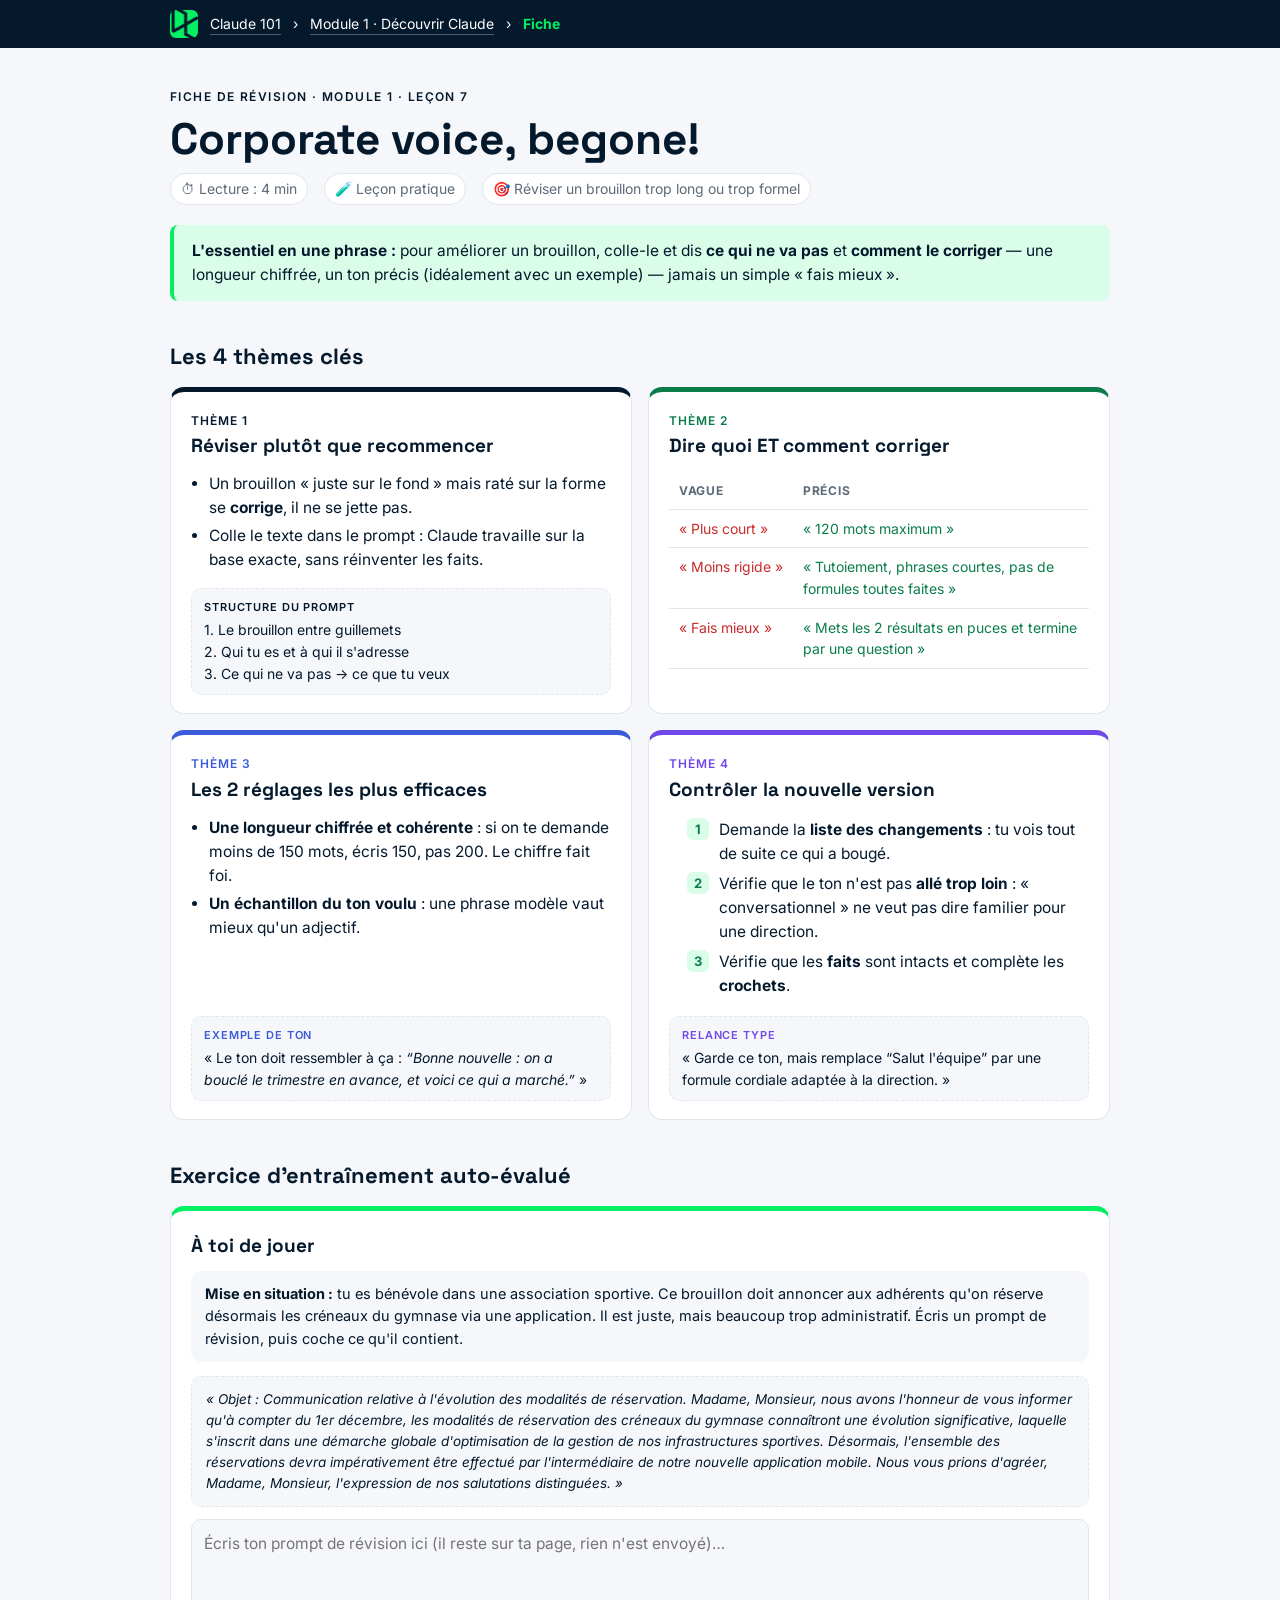
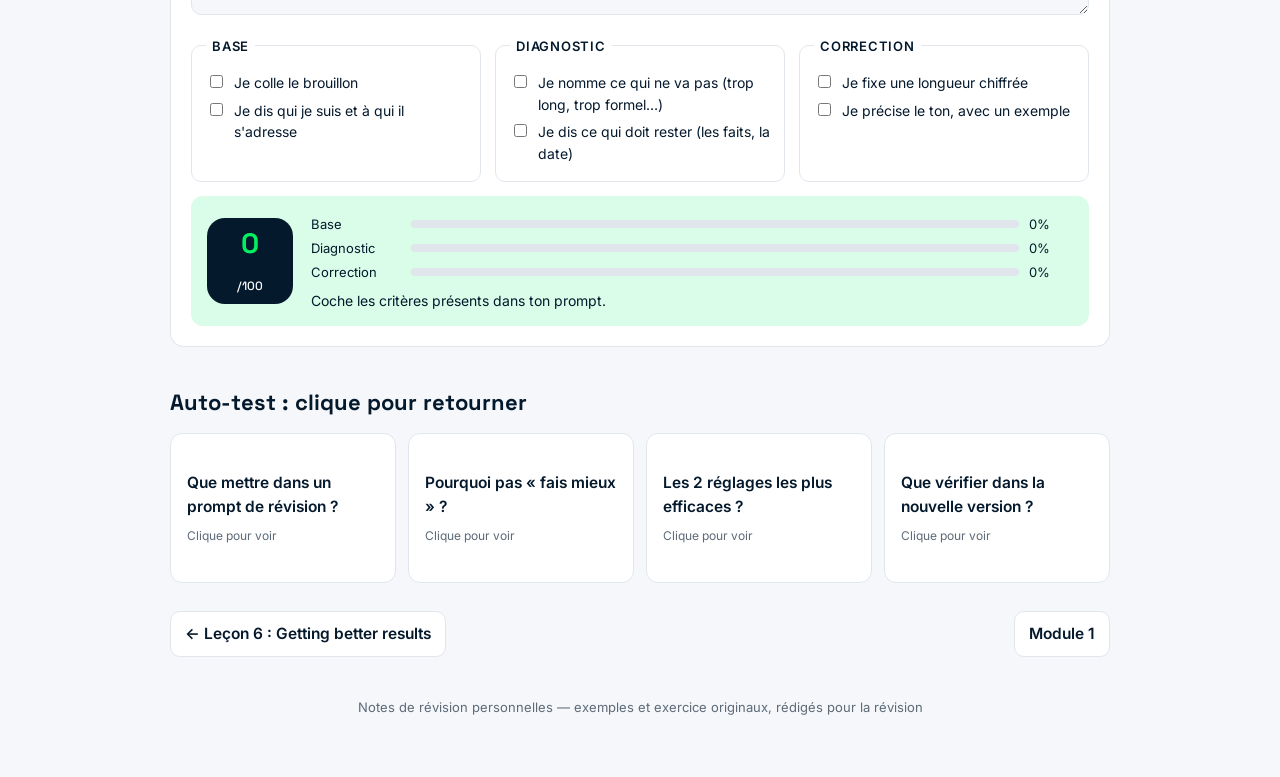
==== fiches/module-1/corporate-voice-begone.html @ 4d3cb878 "Fiche M1L7 : Corporate voice, begone! Co-Authored-By: Claude Opus 5.5 <noreply@anthropic.com> Claude" ====
<!DOCTYPE html>
<html lang="fr">
<head>
<meta charset="utf-8">
<meta name="viewport" content="width=device-width, initial-scale=1">
<title>Corporate voice, begone! — Claude 101</title>
<link rel="icon" href="../../assets/img/datacamp-icon.png">
<link rel="preconnect" href="https://fonts.googleapis.com">
<link href="https://fonts.googleapis.com/css2?family=Inter:wght@400;500;600&family=Space+Grotesk:wght@600;700&display=swap" rel="stylesheet">
<style>
  :root{
    --bg:#f5f7fa; --card:#ffffff; --ink:#05192d; --muted:#5d6a78; --line:#e1e6ec;
    --accent:#05192d; --accent-soft:#d9fde8; --green:#03ef62;
    --c1:#05192d; --c2:#0a7d4b; --c3:#3b5bdb; --c4:#b07a00; --c5:#7048e8;
  }
  @media (prefers-color-scheme: dark){
    :root{ --bg:#0b1724; --card:#13253a; --ink:#eef3f8; --muted:#9fb0c2; --line:#22384f; --accent:#03ef62; --accent-soft:#123a2a; --c1:#03ef62; }
  }
  *{box-sizing:border-box}
  body{margin:0;background:var(--bg);color:var(--ink);font:15.5px/1.55 Inter,system-ui,sans-serif}
  .wrap{max-width:980px;margin:0 auto;padding:40px 20px 60px}
  header{margin-bottom:28px}
  .kicker{font-size:12px;letter-spacing:.12em;text-transform:uppercase;color:var(--accent);font-weight:600}
  h1{font-family:"Space Grotesk",Inter,sans-serif;font-size:clamp(30px,5vw,44px);line-height:1.1;margin:8px 0 10px}
  .meta{color:var(--muted);font-size:14px;display:flex;gap:16px;flex-wrap:wrap}
  .meta span{background:var(--card);border:1px solid var(--line);padding:4px 10px;border-radius:99px}
  .tldr{margin-top:20px;background:var(--accent-soft);border-left:4px solid var(--green);padding:14px 18px;border-radius:8px}
  .tldr b{color:var(--accent)}
  h2{font-family:"Space Grotesk",Inter,sans-serif;font-size:22px;margin:38px 0 14px}
  .grid{display:grid;grid-template-columns:repeat(2,1fr);gap:16px}
  @media (max-width:680px){.grid{grid-template-columns:1fr}}
  .card{background:var(--card);border:1px solid var(--line);border-radius:14px;padding:20px 20px 18px;border-top:5px solid var(--c,var(--accent));display:flex;flex-direction:column}
  .card .num{font-size:12px;font-weight:600;color:var(--c);letter-spacing:.08em;text-transform:uppercase}
  .card h3{font-family:"Space Grotesk",Inter,sans-serif;font-size:19px;margin:4px 0 10px;line-height:1.25}
  .card ul{margin:0 0 12px;padding-left:18px}
  .card li{margin:4px 0}
  .ex{margin-top:auto;background:var(--bg);border:1px dashed var(--line);border-radius:10px;padding:10px 12px;font-size:14px}
  .ex .lbl{display:block;font-size:11px;font-weight:600;text-transform:uppercase;letter-spacing:.08em;color:var(--c);margin-bottom:3px}
  .wide{grid-column:1/-1}
  .trio{display:grid;grid-template-columns:repeat(auto-fit,minmax(200px,1fr));gap:10px;margin:6px 0 12px}
  .trio div{background:var(--bg);border-radius:10px;padding:10px 12px;font-size:14px}
  .trio b{display:block;color:var(--c);margin-bottom:2px}
  mark{background:var(--accent-soft);color:inherit;padding:0 3px;border-radius:3px}
  .flash{display:grid;grid-template-columns:repeat(auto-fit,minmax(220px,1fr));gap:12px}
  .fc{perspective:900px;height:150px;cursor:pointer;border:0;background:none;padding:0;font:inherit;color:inherit;text-align:left}
  .fc-in{position:relative;width:100%;height:100%;transition:transform .45s;transform-style:preserve-3d}
  .fc.on .fc-in{transform:rotateY(180deg)}
  .face{position:absolute;inset:0;backface-visibility:hidden;border-radius:12px;padding:16px;display:flex;flex-direction:column;justify-content:center;border:1px solid var(--line)}
  .front{background:var(--card);font-weight:600}
  .front small{font-weight:400;color:var(--muted);margin-top:8px;font-size:12px}
  .back{background:#05192d;color:#fff;border-color:var(--green);transform:rotateY(180deg);font-size:14px}
  .tip{background:var(--card);border:1px solid var(--line);border-radius:14px;padding:18px 20px}
  .tip h3{margin:0 0 8px;font-size:16px}
  .tip ol{margin:0;padding-left:20px}
  .topbar{background:#05192d;color:#fff}
  .topbar .in{max-width:980px;margin:0 auto;padding:10px 20px;display:flex;align-items:center;gap:12px;font-size:14px}
  .topbar img{width:28px;height:28px;border-radius:6px}
  .topbar a{color:#fff;text-decoration:none;border-bottom:1px solid rgba(255,255,255,.3)}
  .topbar b{color:#03ef62}
  .backnav{display:flex;justify-content:space-between;gap:12px;flex-wrap:wrap;margin-top:28px}
  .backnav a{text-decoration:none;font-weight:600;color:var(--ink);background:var(--card);border:1px solid var(--line);padding:10px 14px;border-radius:10px}
  footer{margin-top:40px;color:var(--muted);font-size:13px;text-align:center}

  /* Impression / export PDF : pas de carte coupée entre deux pages */
  @page{size:A4;margin:12mm}
  @media print{
    .topbar,.backnav{display:none}
    :root{--bg:#fff;--card:#fff;--ink:#05192d;--muted:#555;--line:#ccc;--accent:#05192d;--accent-soft:#d9fde8}
    body{font-size:12.5px;-webkit-print-color-adjust:exact;print-color-adjust:exact}
    .wrap{max-width:none;padding:0}
    h2{break-after:avoid;page-break-after:avoid;margin-top:22px}
    .grid,.flash{display:block}
    .card,.tip,.tldr,.ex,.trio div{break-inside:avoid;page-break-inside:avoid}
    .card{margin-bottom:12px}
    .trio{display:grid;grid-template-columns:1fr 1fr 1fr}
    /* Flashcards : question + réponse visibles à plat */
    .fc{display:block;height:auto;width:100%;margin-bottom:8px;break-inside:avoid;page-break-inside:avoid;perspective:none}
    .fc-in{transform:none!important;height:auto}
    .face{position:static;backface-visibility:visible;transform:none!important}
    .front{border-radius:10px 10px 0 0;border-bottom:0}
    .front small{display:none}
    .back{border-radius:0 0 10px 10px;background:var(--accent-soft);color:var(--ink)}
    .back::before{content:"Réponse : ";font-weight:600;color:var(--accent)}
  }

  /* Exercice auto-évalué */
  .lab{background:var(--card);border:1px solid var(--line);border-radius:14px;padding:20px;border-top:5px solid var(--green)}
  .lab h3{font-family:"Space Grotesk",Inter,sans-serif;margin:0 0 6px;font-size:19px}
  .lab .brief{background:var(--bg);border-radius:10px;padding:12px 14px;margin:10px 0 14px;font-size:14.5px}
  .lab textarea{width:100%;min-height:96px;border:1px solid var(--line);border-radius:10px;padding:12px;font:inherit;background:var(--bg);color:var(--ink);resize:vertical}
  .crit{display:grid;grid-template-columns:repeat(auto-fit,minmax(260px,1fr));gap:14px;margin:14px 0}
  .crit fieldset{border:1px solid var(--line);border-radius:10px;padding:10px 14px;margin:0}
  .crit legend{font-weight:600;font-size:13px;padding:0 6px;text-transform:uppercase;letter-spacing:.06em}
  .crit label{display:flex;gap:8px;align-items:flex-start;margin:6px 0;font-size:14px;cursor:pointer}
  .crit input{margin-top:3px;accent-color:#03ef62}
  .score{display:grid;grid-template-columns:auto 1fr;gap:18px;align-items:center;background:var(--accent-soft);border-radius:12px;padding:14px 16px}
  .big{width:86px;height:86px;border-radius:18px;background:#05192d;color:#03ef62;display:grid;place-items:center;font:700 28px "Space Grotesk",sans-serif;line-height:1;text-align:center}
  .big small{display:block;font-size:12px;color:#fff;font-weight:500}
  .meter{display:grid;grid-template-columns:90px 1fr 44px;gap:10px;align-items:center;font-size:13px;margin:4px 0}
  .meter .t{height:8px;background:var(--line);border-radius:99px;overflow:hidden}
  .meter .t span{display:block;height:100%;width:0;background:#05192d;transition:width .3s}
  .meter.bonus .t span{background:#03ef62}
  #fb{margin:8px 0 0;font-size:14px}
  .road{display:grid;grid-template-columns:repeat(4,1fr);gap:8px;margin:6px 0 12px}
  .road div{background:var(--bg);border-radius:10px;padding:10px;font-size:13px;text-align:center}
  .road b{display:block;font-size:18px;color:var(--c)}
  .loop{display:flex;align-items:center;justify-content:center;gap:10px;flex-wrap:wrap;margin:6px 0 12px;font-weight:600}
  .loop span{background:var(--bg);padding:8px 14px;border-radius:99px}
  @media (max-width:680px){.road{grid-template-columns:1fr 1fr}}
  @media print{ .lab textarea{min-height:60px} }

  .mail{background:var(--bg);border:1px solid var(--line);border-radius:10px;padding:12px 14px;font-size:13.5px;line-height:1.5}
  .mail b{display:block}
  .checks{list-style:none;padding:0;margin:0 0 12px}
  .checks li{display:flex;gap:10px;align-items:flex-start;margin:6px 0}
  .checks li span{flex:none;width:22px;height:22px;border-radius:6px;background:var(--accent-soft);display:grid;place-items:center;font-size:13px;font-weight:700;color:#0a7d4b}

  .draft{background:var(--bg);border:1px dashed var(--line);border-radius:10px;padding:12px 14px;font-size:13.5px;font-style:italic;line-height:1.55;margin:0 0 12px}
  table.fix{width:100%;border-collapse:collapse;font-size:14px;margin:6px 0 12px}
  .fix th,.fix td{text-align:left;padding:8px 10px;border-bottom:1px solid var(--line);vertical-align:top}
  .fix th{font-size:12px;text-transform:uppercase;letter-spacing:.06em;color:var(--muted)}
  .fix td:first-child{color:#c92a2a;white-space:nowrap}
  .fix td:last-child{color:#0a7d4b}
</style>
</head>
<body>
<div class="topbar"><div class="in">
  <img src="../../assets/img/datacamp-icon.png" alt="">
  <a href="../../index.html">Claude 101</a> › <a href="../../module-1.html">Module 1 · Découvrir Claude</a> › <b>Fiche</b>
</div></div>
<div class="wrap">
  <header>
    <div class="kicker">Fiche de révision · Module 1 · Leçon 7</div>
    <h1>Corporate voice, begone!</h1>
    <div class="meta"><span>⏱ Lecture : 4 min</span><span>🧪 Leçon pratique</span><span>🎯 Réviser un brouillon trop long ou trop formel</span></div>
    <div class="tldr"><b>L'essentiel en une phrase :</b> pour améliorer un brouillon, colle-le et dis <b>ce qui ne va pas</b> et <b>comment le corriger</b> — une longueur chiffrée, un ton précis (idéalement avec un exemple) — jamais un simple « fais mieux ».</div>
  </header>

  <h2>Les 4 thèmes clés</h2>
  <div class="grid">

    <article class="card" style="--c:var(--c1)">
      <span class="num">Thème 1</span>
      <h3>Réviser plutôt que recommencer</h3>
      <ul>
        <li>Un brouillon « juste sur le fond » mais raté sur la forme se <b>corrige</b>, il ne se jette pas.</li>
        <li>Colle le texte dans le prompt : Claude travaille sur la base exacte, sans réinventer les faits.</li>
      </ul>
      <div class="ex"><span class="lbl">Structure du prompt</span>1. Le brouillon entre guillemets<br>2. Qui tu es et à qui il s'adresse<br>3. Ce qui ne va pas → ce que tu veux</div>
    </article>

    <article class="card" style="--c:var(--c2)">
      <span class="num">Thème 2</span>
      <h3>Dire quoi ET comment corriger</h3>
      <table class="fix">
        <tr><th>Vague</th><th>Précis</th></tr>
        <tr><td>« Plus court »</td><td>« 120 mots maximum »</td></tr>
        <tr><td>« Moins rigide »</td><td>« Tutoiement, phrases courtes, pas de formules toutes faites »</td></tr>
        <tr><td>« Fais mieux »</td><td>« Mets les 2 résultats en puces et termine par une question »</td></tr>
      </table>
    </article>

    <article class="card" style="--c:var(--c3)">
      <span class="num">Thème 3</span>
      <h3>Les 2 réglages les plus efficaces</h3>
      <ul>
        <li><b>Une longueur chiffrée et cohérente</b> : si on te demande moins de 150 mots, écris 150, pas 200. Le chiffre fait foi.</li>
        <li><b>Un échantillon du ton voulu</b> : une phrase modèle vaut mieux qu'un adjectif.</li>
      </ul>
      <div class="ex"><span class="lbl">Exemple de ton</span>« Le ton doit ressembler à ça : <i>“Bonne nouvelle : on a bouclé le trimestre en avance, et voici ce qui a marché.”</i> »</div>
    </article>

    <article class="card" style="--c:var(--c5)">
      <span class="num">Thème 4</span>
      <h3>Contrôler la nouvelle version</h3>
      <ul class="checks">
        <li><span>1</span><div>Demande la <b>liste des changements</b> : tu vois tout de suite ce qui a bougé.</div></li>
        <li><span>2</span><div>Vérifie que le ton n'est pas <b>allé trop loin</b> : « conversationnel » ne veut pas dire familier pour une direction.</div></li>
        <li><span>3</span><div>Vérifie que les <b>faits</b> sont intacts et complète les <b>crochets</b>.</div></li>
      </ul>
      <div class="ex"><span class="lbl">Relance type</span>« Garde ce ton, mais remplace “Salut l'équipe” par une formule cordiale adaptée à la direction. »</div>
    </article>
  </div>

  <h2>Exercice d'entraînement auto-évalué</h2>
  <section class="lab">
    <h3>À toi de jouer</h3>
    <div class="brief"><b>Mise en situation :</b> tu es bénévole dans une association sportive. Ce brouillon doit annoncer aux adhérents qu'on réserve désormais les créneaux du gymnase via une application. Il est juste, mais beaucoup trop administratif. Écris un prompt de révision, puis coche ce qu'il contient.</div>
    <div class="draft">« Objet : Communication relative à l'évolution des modalités de réservation. Madame, Monsieur, nous avons l'honneur de vous informer qu'à compter du 1er décembre, les modalités de réservation des créneaux du gymnase connaîtront une évolution significative, laquelle s'inscrit dans une démarche globale d'optimisation de la gestion de nos infrastructures sportives. Désormais, l'ensemble des réservations devra impérativement être effectué par l'intermédiaire de notre nouvelle application mobile. Nous vous prions d'agréer, Madame, Monsieur, l'expression de nos salutations distinguées. »</div>
    <textarea id="prompt" placeholder="Écris ton prompt de révision ici (il reste sur ta page, rien n'est envoyé)…"></textarea>
    <div class="crit">
      <fieldset><legend>Base</legend>
        <label><input type="checkbox" data-g="a"> Je colle le brouillon</label>
        <label><input type="checkbox" data-g="a"> Je dis qui je suis et à qui il s'adresse</label>
      </fieldset>
      <fieldset><legend>Diagnostic</legend>
        <label><input type="checkbox" data-g="b"> Je nomme ce qui ne va pas (trop long, trop formel…)</label>
        <label><input type="checkbox" data-g="b"> Je dis ce qui doit rester (les faits, la date)</label>
      </fieldset>
      <fieldset><legend>Correction</legend>
        <label><input type="checkbox" data-g="c"> Je fixe une longueur chiffrée</label>
        <label><input type="checkbox" data-g="c"> Je précise le ton, avec un exemple</label>
      </fieldset>
    </div>
    <div class="score">
      <div class="big" id="total">0<small>/100</small></div>
      <div>
        <div class="meter"><span>Base</span><div class="t"><span id="m-a"></span></div><span id="p-a">0%</span></div>
        <div class="meter"><span>Diagnostic</span><div class="t"><span id="m-b"></span></div><span id="p-b">0%</span></div>
        <div class="meter bonus"><span>Correction</span><div class="t"><span id="m-c"></span></div><span id="p-c">0%</span></div>
        <p id="fb">Coche les critères présents dans ton prompt.</p>
      </div>
    </div>
  </section>

  <h2>Auto-test : clique pour retourner</h2>
  <div class="flash">
    <button class="fc"><div class="fc-in"><div class="face front">Que mettre dans un prompt de révision ?<small>Clique pour voir</small></div><div class="face back">Le brouillon collé, le contexte (qui / pour qui), ce qui ne va pas et comment le corriger.</div></div></button>
    <button class="fc"><div class="fc-in"><div class="face front">Pourquoi pas « fais mieux » ?<small>Clique pour voir</small></div><div class="face back">Claude ne sait pas ce qui te gêne : il faut nommer le problème et la correction voulue.</div></div></button>
    <button class="fc"><div class="fc-in"><div class="face front">Les 2 réglages les plus efficaces ?<small>Clique pour voir</small></div><div class="face back">Une longueur chiffrée et un échantillon du ton souhaité.</div></div></button>
    <button class="fc"><div class="fc-in"><div class="face front">Que vérifier dans la nouvelle version ?<small>Clique pour voir</small></div><div class="face back">La liste des changements, un ton pas trop familier, les faits intacts et les crochets.</div></div></button>
  </div>

  <nav class="backnav"><a href="getting-better-results.html">← Leçon 6 : Getting better results</a><a href="../../module-1.html">Module 1</a></nav>
  <footer>Notes de révision personnelles — exemples et exercice originaux, rédigés pour la révision</footer>
</div>
<script>
document.querySelectorAll('.fc').forEach(b=>b.addEventListener('click',()=>b.classList.toggle('on')));
(function(){
  const boxes=[...document.querySelectorAll('.crit input')];
  const pct=g=>{const b=boxes.filter(x=>x.dataset.g===g);return Math.round(100*b.filter(x=>x.checked).length/b.length)};
  function upd(){
    const a=pct('a'),b=pct('b'),c=pct('c');
    [['a',a],['b',b],['c',c]].forEach(([g,v])=>{document.getElementById('m-'+g).style.width=v+'%';document.getElementById('p-'+g).textContent=v+'%'});
    document.getElementById('total').innerHTML=Math.round((a+b+c)/3)+'<small>/100</small>';
    let fb;
    if(a<100) fb="Colle le brouillon et précise qui l'envoie, à qui.";
    else if(b<100) fb="Nomme le problème et ce qui doit absolument rester.";
    else if(c<100) fb="Donne un chiffre de longueur et un exemple du ton voulu.";
    else fb="Prompt de révision complet 🎉 Teste-le, puis demande la liste des changements.";
    document.getElementById('fb').textContent=fb;
  }
  boxes.forEach(b=>b.addEventListener('change',upd));
})();
</script>
</body>
</html>
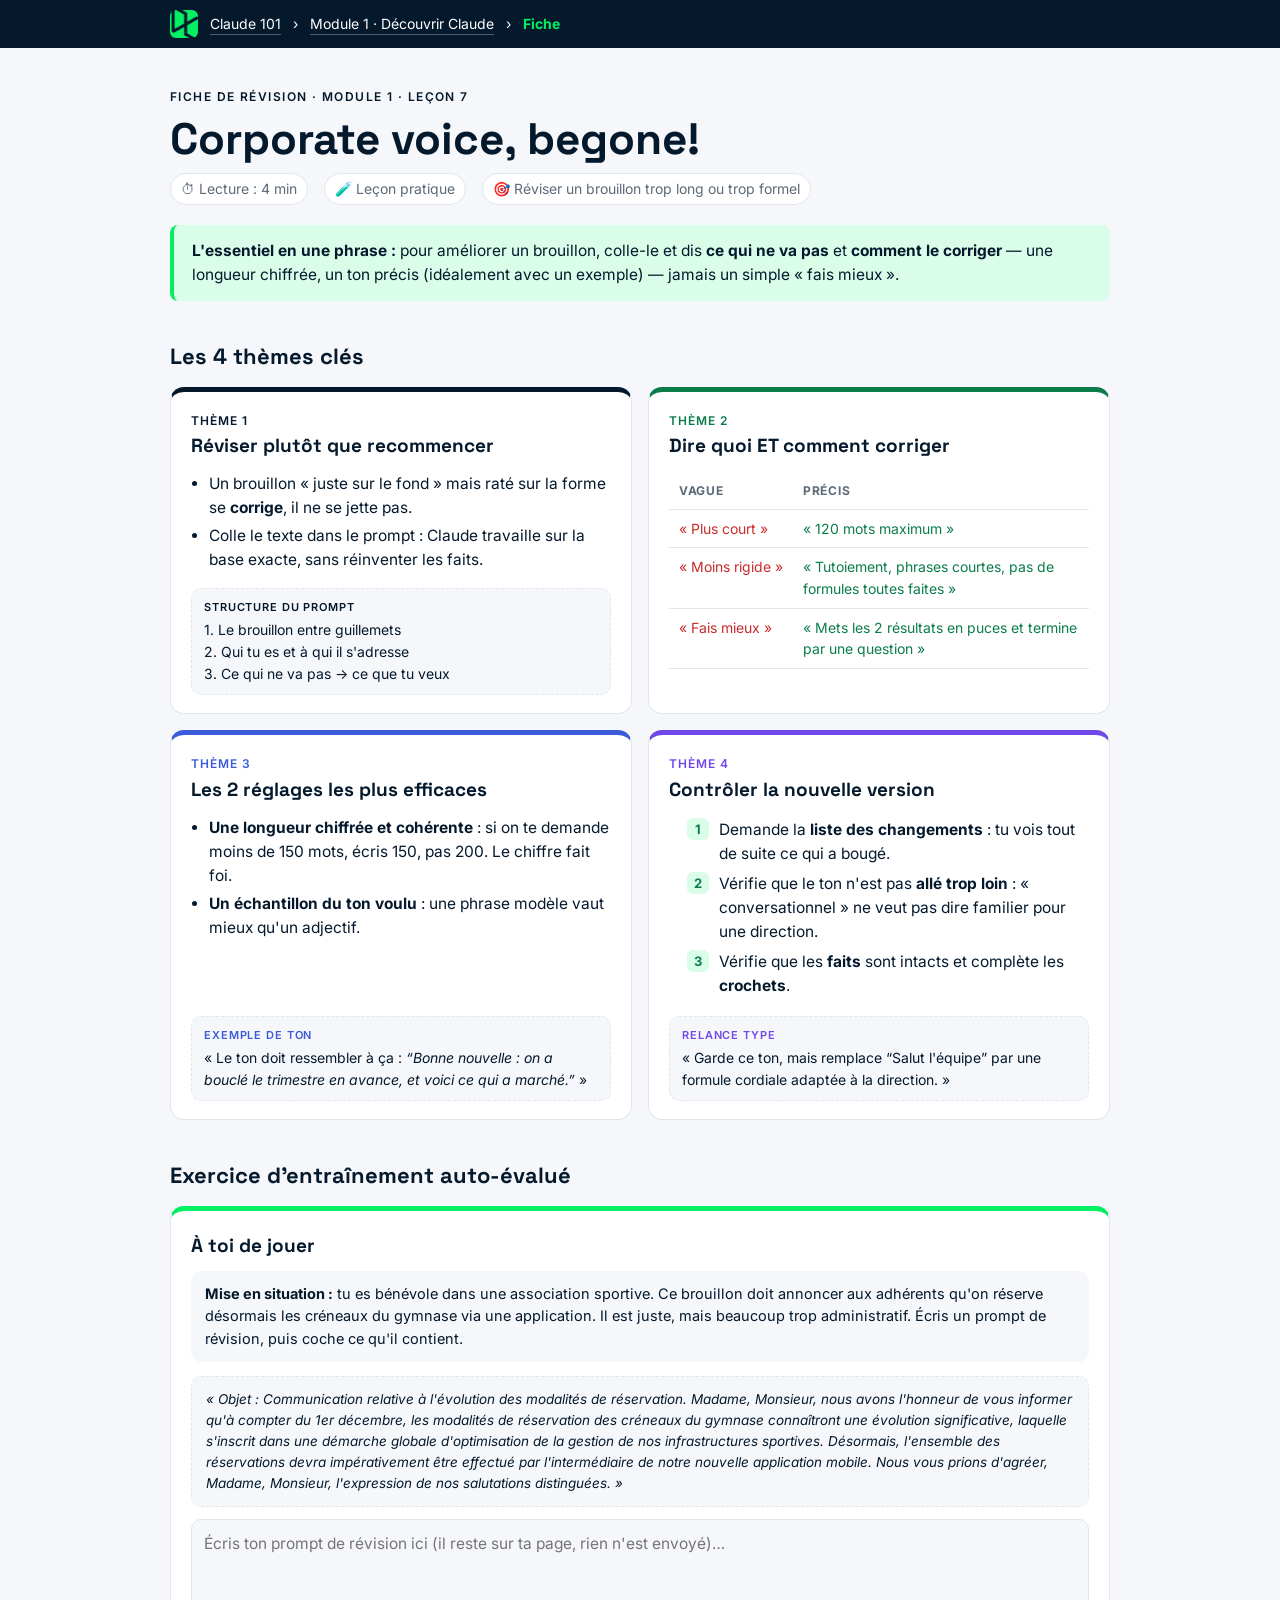
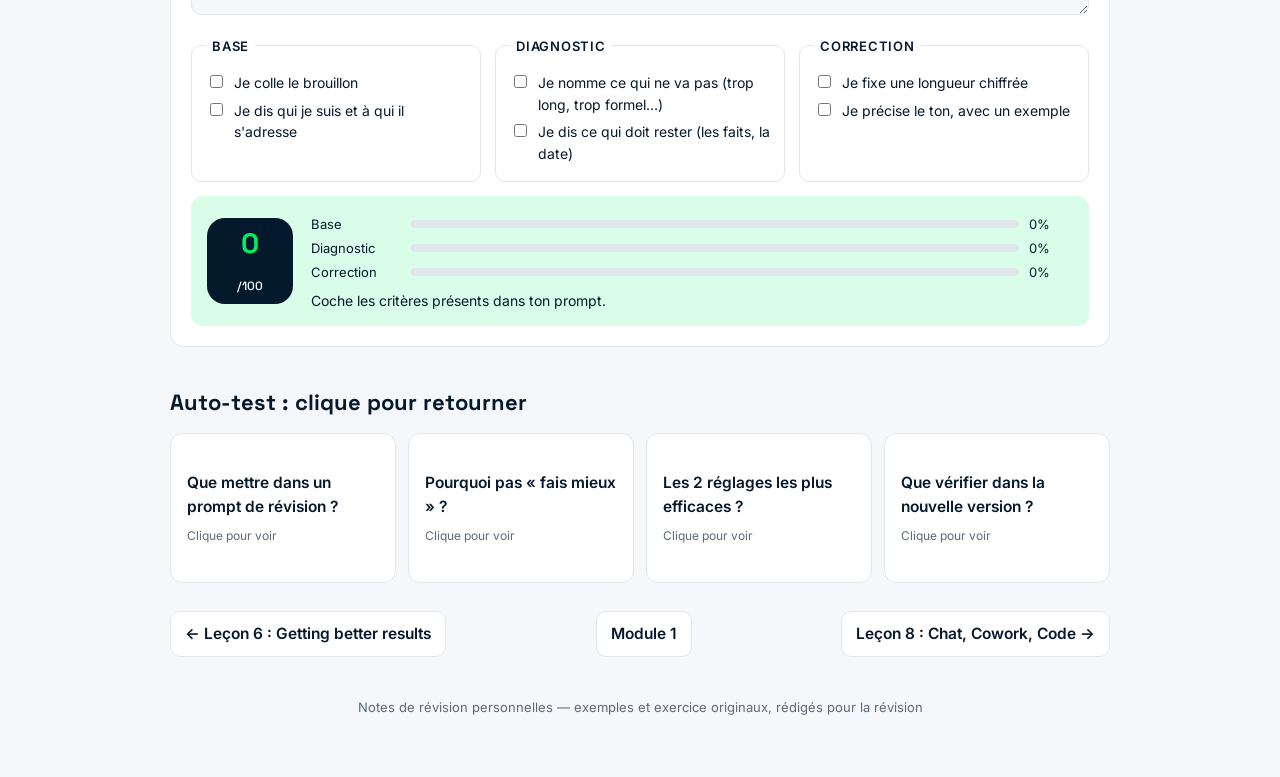
==== commit 6af493b6: "Fiche M1L8 : Claude desktop app (Chat, Cowork, Code) — module 1 complet Co-Authored-By: Claude Opus " ====
--- a/fiches/module-1/corporate-voice-begone.html
+++ b/fiches/module-1/corporate-voice-begone.html
@@ -221,7 +221,7 @@
     <button class="fc"><div class="fc-in"><div class="face front">Que vérifier dans la nouvelle version ?<small>Clique pour voir</small></div><div class="face back">La liste des changements, un ton pas trop familier, les faits intacts et les crochets.</div></div></button>
   </div>
 
-  <nav class="backnav"><a href="getting-better-results.html">← Leçon 6 : Getting better results</a><a href="../../module-1.html">Module 1</a></nav>
+  <nav class="backnav"><a href="getting-better-results.html">← Leçon 6 : Getting better results</a><a href="../../module-1.html">Module 1</a><a href="claude-desktop-app.html">Leçon 8 : Chat, Cowork, Code →</a></nav>
   <footer>Notes de révision personnelles — exemples et exercice originaux, rédigés pour la révision</footer>
 </div>
 <script>
